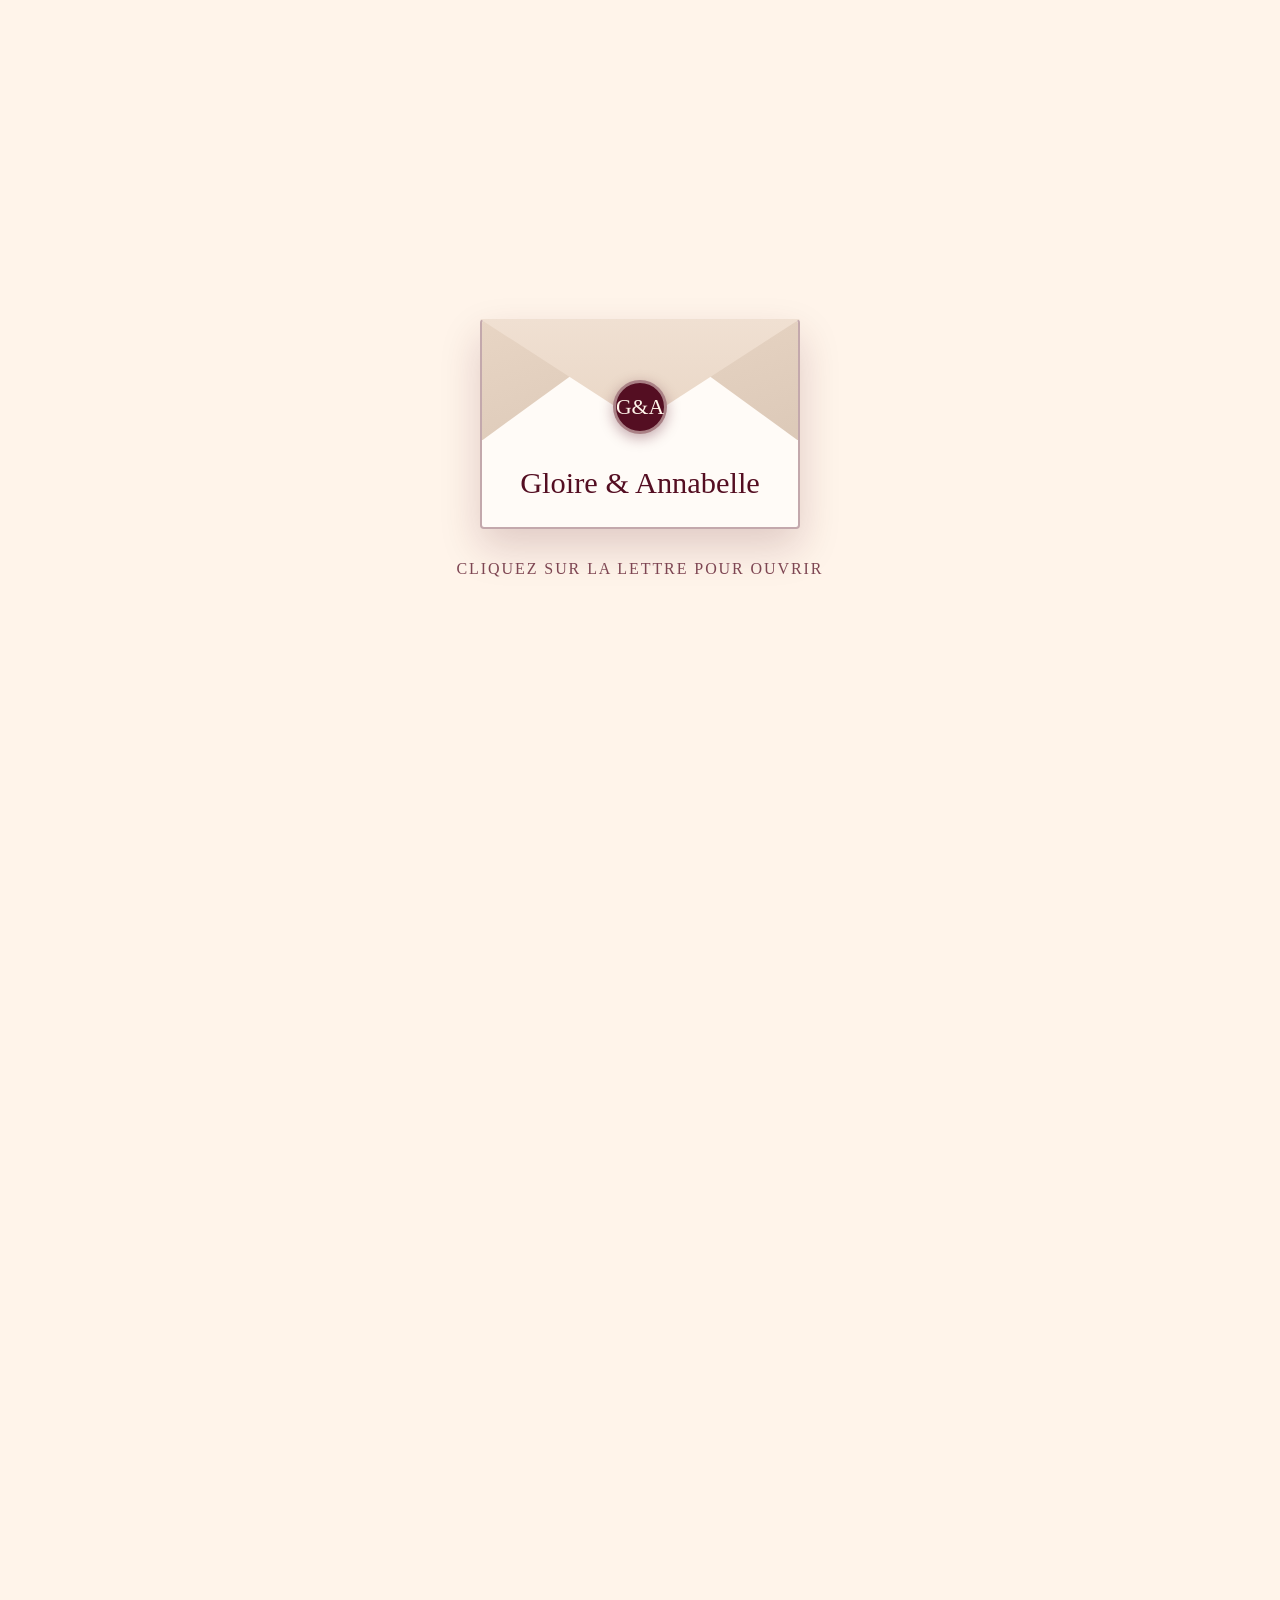
==== index.html @ 3cb9e77a "Fix file paths for style.css and script.js" ====
<!doctype html>
<html lang="fr">
<head>
  <meta charset="UTF-8">
  <meta name="viewport" content="width=device-width, initial-scale=1.0">
  
  <title>Mariage - G&A</title>
  <link rel="stylesheet" href="style.css">
  <script src="script.js" defer></script>
 
</head>
<body>
  <div class="letter-screen" id="letter-screen" role="button" tabindex="0" aria-label="Ouvrir l'invitation">
    <div class="envelope">
      <div class="envelope-body"></div>
      <div class="envelope-flap"></div>
      <div class="envelope-seal">G&amp;A</div>
      <p class="envelope-label">Gloire &amp; Annabelle</p>
    </div>
    <p class="letter-hint">Cliquez sur la lettre pour ouvrir</p>
  </div>

  <div id="invitation">
    <section class="hero">
      <img src="G&A logo blanc(2).png" alt="Logo" class="logo">
    </section>

    <section class="countdown-section">
      <div class="section-inner">
        <h2>Compte à rebours</h2>
        <div class="countdown-wrap">
          <div class="countdown" id="countdown">
            <div class="unit"><span class="num" id="days">0</span><span class="label">Jours</span></div>
            <div class="unit"><span class="num" id="hours">0</span><span class="label">Heures</span></div>
            <div class="unit"><span class="num" id="minutes">0</span><span class="label">Minutes</span></div>
            <div class="unit"><span class="num" id="seconds">0</span><span class="label">Secondes</span></div>
          </div>
        </div>
      </div>
    </section>

    <section class="presentation">
      <div class="section-inner">
        <div class="presentation-content">
          <div class="presentation-text">
            <p>
              Notre histoire a commencé là où beaucoup de belles choses naissent : à l'église.
              Amis de coeur avant d'être amoureux, notre relation s'est construite dans la simplicité,
              l'écoute et la complicité, jusqu'à ce que l'amour, voulu et guidé par Dieu,
              se révèle au coeur de notre amitié.
            </p>
            <p>
              Nous sommes un couple discret, vrai, profondément attaché à nos valeurs, et désireux
              de vivre notre mariage comme un témoignage d'amour, de foi et d'unité.
              Notre souhait est simple : célébrer cet engagement sacré entourés de nos proches,
              dans une atmosphère de chaleur, de beauté et de sens.
            </p>
          </div>
          <div class="image-placeholder">Photo à ajouter ici</div>
        </div>
      </div>
    </section>

    <section class="theme">
      <div class="section-inner">
        <div class="theme-box">
          <hr>
          <div class="details">
            <div>
              <!-- Ik wou zien of het beter zou zijn als de detail-titel int schuin ging zijn, idk. Do you like it??? -->
              <p class="detail-title"><em>Cérémonie</em></p> 
              <p><strong>Lieu :</strong> Kraainem Events, Avenue Arthur Desangré 111, 1950 Kraainem</p>
              <p><strong>(time) :</strong> ...</p>
            </div>
            <div>
              <p class="detail-title">Réception</p>
              <p><strong>Lieu :</strong> Kraainem Events</p>
              <p><strong>(time) :</strong> ...</p>
            </div>
          </div>
        </div>
      </div>
    </section>

    <section class="travel">
      <div class="section-inner">
        <h2>Voyage & Hébergement</h2>

        <div class="travel-nav">
          <button class="travel-btn active" onclick="showTravelPage(1)">Lieu de la cérémonie</button>
          <button class="travel-btn" onclick="showTravelPage(2)">Hôtels à proximité</button>
        </div>

        <div id="travel-page-1" class="travel-section active">
          <div class="map-container">
            <!-- <iframe src="https://www.google.com/maps/embed?pb=!1m18!1m12!1m3!1d2519.235741284024!2d4.447357!3d50.832083!2m3!1f0!2f0!3f0!3m2!1i1024!2i768!4f13.1!3m3!1m2!1s0x47c3d8f5c5c5c5c5%3A0x5c5c5c5c5c5c5c5c!2sKraainem%20Events%2C%20Avenue%20Arthur%20Desangr%C3%A9%20111%2C%201950%20Kraainem!5e0!3m2!1sfr!2sbe!4v1234567890" allowfullscreen="" loading="lazy" referrerpolicy="no-referrer-when-downgrade"></iframe> -->
             <iframe src="https://www.google.com/maps/embed?pb=!1m18!1m12!1m3!1d2518.3935447620615!2d4.473331875832424!3d50.86091365772592!2m3!1f0!2f0!3f0!3m2!1i1024!2i768!4f13.1!3m3!1m2!1s0x47c3dc68fb3f07a9%3A0x1e582eb38c5b516a!2sArthur%20Dezangr%C3%A9laan%20111%2C%201950%20Kraainem!5e0!3m2!1sen!2sbe!4v1779669725053!5m2!1sen!2sbe" width="600" height="450" style="border:0;" allowfullscreen="" loading="lazy" referrerpolicy="no-referrer-when-downgrade"></iframe>

          </div>
          <div class="image-placeholder" style="margin-top: 24px;">Photo du lieu à ajouter</div>
          <div class="travel-info">
            <div class="info-card">
              <h3>Le Lieu</h3>
              <p><strong>Nom :</strong> Kraainem Events</p>
              <p><strong>Adresse :</strong> Avenue Arthur Desangré 111, 1950 Kraainem, Belgique</p>
              <p><strong>Téléphone :</strong> [À compléter]</p>
              <p><strong>Email :</strong> [À compléter]</p>
            </div>
            <div class="info-card">
              <h3>Comment s'y rendre</h3>
              <p><strong>En voiture :</strong> Parking disponible sur place. Entrée principale via Avenue Arthur Desangré.</p>
              <p><strong>En transports :</strong> [À compléter - détails des gares/arrêts proches]</p>
              <p><strong>GPS :</strong> 50.8321° N, 4.4474° E</p>
            </div>
          </div>
        </div>

        <div id="travel-page-2" class="travel-section">
          <p style="text-align: center; margin-bottom: 24px; font-size: 1.05rem;">
            Voici une sélection d'hôtels à proximité du lieu de la cérémonie :
          </p>

          <div class="hotels-grid">
            <div class="hotel-card">
              <div class="hotel-image">Photo à ajouter</div>
              <div class="hotel-content">
                <h3>[Nom Hôtel 1]</h3>
                <p><strong>Distance :</strong> [À compléter] km</p>
                <p><strong>Adresse :</strong> [À compléter]</p>
                <p><strong>Téléphone :</strong> [À compléter]</p>
                <p><strong>Website :</strong> [À compléter]</p>
                <p><strong>Catégorie :</strong> ★★★★</p>
              </div>
            </div>

            <div class="hotel-card">
              <div class="hotel-image">🏨</div>
              <div class="hotel-content">
                <h3>[Nom Hôtel 2]</h3>
                <p><strong>Distance :</strong> [À compléter] km</p>
                <p><strong>Adresse :</strong> [À compléter]</p>
                <p><strong>Téléphone :</strong> [À compléter]</p>
                <p><strong>Website :</strong> [À compléter]</p>
                <p><strong>Catégorie :</strong> ★★★</p>
              </div>
            </div>

            <div class="hotel-card">
              <div class="hotel-image">🏨</div>
              <div class="hotel-content">
                <h3>[Nom Hôtel 3]</h3>
                <p><strong>Distance :</strong> [À compléter] km</p>
                <p><strong>Adresse :</strong> [À compléter]</p>
                <p><strong>Téléphone :</strong> [À compléter]</p>
                <p><strong>Website :</strong> [À compléter]</p>
                <p><strong>Catégorie :</strong> ★★★</p>
              </div>
            </div>
          </div>
        </div>
      </div>
    </section>

    <section class="cta">
      <div class="section-inner">
        <h2>Confirmation de présence</h2>
        <p>
          [text]
        </p>
        <a class="btn" href="https://docs.google.com/forms/d/e/1FAIpQLSdTX3rRDNltyzZWg1yJUP4TJ43aw5uJHFtlCOXA_5TR9CGDWw/viewform" target="_blank" rel="noopener noreferrer">
          Répondre à l'invitation
        </a>
      </div>
    </section>

    <footer>
      Avec gratitude, Gloire &amp; Annabelle
    </footer>
  </div>

</body>
</html>
---- style.css ----
/* @font-face {
      font-family: 'Nicholas';
      src: url('Nicholas.ttf') format('truetype');
    } */



    :root {
      --bg: #FFF4EA;
      --text: #15151F;
      --accent: #540E22;
      --soft: #E8D5C4;
      --card: #FFFBF7;
      --beige: #FFF4EA;
    }

    * {
      box-sizing: border-box;
      margin: 0;
      padding: 0;
      font-family: Georgia, 'Times New Roman', Times, serif;
    }

    body {
      font-family: "Georgia", "Times New Roman", serif;
      background: var(--bg);
      color: var(--text);
      line-height: 1.5;
    }

    body.letter-open {
      overflow: auto;
    }

    body:not(.letter-open) {
      overflow: hidden;
    }

    /* —— Écran lettre —— */
    .letter-screen {
      position: fixed;
      inset: 0;
      z-index: 1000;
      display: flex;
      flex-direction: column;
      align-items: center;
      justify-content: center;
      background: var(--bg);
      cursor: pointer;
      transition: opacity 0.7s ease, visibility 0.7s ease;
    }

    .letter-screen.is-hidden {
      opacity: 0;
      visibility: hidden;
      pointer-events: none;
    }

    .letter-hint {
      margin-top: 28px;
      font-size: 1rem;
      color: rgba(84, 14, 34, 0.75);
      letter-spacing: 0.12em;
      text-transform: uppercase;
      animation: pulse-hint 2.4s ease-in-out infinite;
    }

    @keyframes pulse-hint {
      0%, 100% { opacity: 0.55; }
      50% { opacity: 1; }
    }

    .envelope {
      position: relative;
      width: min(320px, 82vw);
      height: 210px;
      perspective: 800px;
    }

    .envelope-body {
      position: absolute;
      inset: 0;
      background: var(--card);
      border: 2px solid rgba(84, 14, 34, 0.35);
      border-radius: 4px;
      box-shadow: 0 18px 40px rgba(84, 14, 34, 0.18);
      overflow: hidden;
    }

    .envelope-body::before,
    .envelope-body::after {
      content: "";
      position: absolute;
      top: 0;
      width: 52%;
      height: 58%;
      background: linear-gradient(160deg, var(--soft) 0%, #dcc9b8 100%);
    }

    .envelope-body::before {
      left: 0;
      clip-path: polygon(0 0, 100% 0, 0 100%);
    }

    .envelope-body::after {
      right: 0;
      clip-path: polygon(100% 0, 0 0, 100% 100%);
    }

    .envelope-flap {
      position: absolute;
      top: 0;
      left: 0;
      right: 0;
      height: 58%;
      background: linear-gradient(180deg, #f0e0d2 0%, var(--soft) 100%);
      clip-path: polygon(0 0, 50% 85%, 100% 0);
      border-bottom: 2px solid rgba(84, 14, 34, 0.2);
      transform-origin: top center;
      transition: transform 0.55s ease;
      z-index: 2;
    }

    .letter-screen:hover .envelope-flap {
      transform: rotateX(-28deg);
    }

    .envelope-seal {
      position: absolute;
      top: 42%;
      left: 50%;
      transform: translate(-50%, -50%);
      width: 54px;
      height: 54px;
      border-radius: 50%;
      background: var(--accent);
      border: 3px solid rgba(255, 244, 234, 0.5);
      z-index: 3;
      display: flex;
      align-items: center;
      justify-content: center;
      color: var(--beige);
      font-family: 'Nicholas', serif;
      font-size: 1.35rem;
      box-shadow: 0 4px 14px rgba(84, 14, 34, 0.35);
    }

    .envelope-label {
      position: absolute;
      bottom: 22px;
      left: 0;
      right: 0;
      text-align: center;
      font-family: 'Nicholas', serif;
      font-size: clamp(1.4rem, 4vw, 1.9rem);
      color: var(--accent);
      z-index: 1;
    }

    /* —— Invitation (masquée au départ) —— */
    #invitation {
      opacity: 0;
      transition: opacity 0.6s ease 0.15s;
    }

    #invitation.is-visible {
      opacity: 1;
    }

    .hero,
    .countdown-section,
    .presentation,
    .theme,
    .travel,
    .cta {
      min-height: 100vh;
      height: 100vh;
      display: flex;
      align-items: center;
      justify-content: center;
      padding: 0;
      text-align: center;
    }

    .hero {
      background-image: url('glorieenanna_fade.jpeg');
      background-size: cover;
      background-position: center;
    }

    .travel {
      overflow: hidden;
    }

    .presentation .section-inner,
    .theme .section-inner,
    .travel .section-inner {
      max-height: 100vh;
      overflow-y: auto;
      scrollbar-width: thin;
      scrollbar-color: rgba(84, 14, 34, 0.35) transparent;
    }

    .logo {
      max-width: 14%;
      height: auto;
    }

    .section-inner {
      width: min(1080px, 92%);
      margin: 0 auto;
      padding: 24px 0;
    }

    section {
      padding: 0;
      text-align: center;
    }

    h2 {
      font-family: 'Nicholas', serif;
      font-weight: 500;
      font-size: clamp(2.3rem, 7vw, 4.5rem);
      margin-bottom: 24px;
      color: var(--accent);
    }

    /* Compte à rebours — fond noir pur, texte beige, cadre bordeaux */
    .countdown-section {
      background: #000000;
      color: var(--beige);
    }

    .countdown-section h2 {
      color: var(--beige);
    }

    .countdown-wrap {
      background: #540E22;
      border: 1px solid rgba(255, 244, 234, 0.28);
      border-radius: 16px;
      padding: 40px 28px;
      max-width: 920px;
      margin: 0 auto;
    }

    .countdown {
      display: grid;
      grid-template-columns: repeat(4, minmax(95px, 1fr));
      gap: 18px;
      margin-top: 0;
    }

    .countdown-section .section-inner > h2 {
      margin-bottom: 28px;
    }

    .countdown-section .unit {
      background: rgba(255, 251, 247, 0.1);
      border-radius: 12px;
      padding: 18px 12px;
      border: 1px solid rgba(255, 244, 234, 0.22);
    }

    .countdown-section .unit .num {
      display: block;
      font-size: clamp(1.8rem, 5vw, 2.8rem);
      font-weight: 700;
      color: var(--beige);
    }

    .countdown-section .unit .label {
      font-size: 1.08rem;
      text-transform: uppercase;
      letter-spacing: 0.08em;
      margin-top: 6px;
      color: var(--soft);
    }

    /* Notre histoire — inchangé */
    .presentation {
      background: var(--bg);
    }

    .theme {
      background: var(--soft);
    }

    .travel {
      background: var(--card);
    }

    .cta {
      background: var(--bg);
    }

    .image-placeholder {
      width: min(380px, 100%);
      aspect-ratio: 4 / 3;
      border-radius: 22px;
      border: 2px dashed rgba(141, 108, 83, 0.5);
      background: rgba(255, 255, 255, 0.76);
      display: flex;
      align-items: center;
      justify-content: center;
      color: var(--accent);
      font-size: 1rem;
      font-weight: 700;
      text-transform: uppercase;
      letter-spacing: 0.06em;
      padding: 16px;
      margin: 0 auto;
      text-align: center;
    }

    .presentation-content {
      display: flex;
      gap: 30px;
      align-items: center;
      justify-content: center;
      flex-wrap: wrap;
      margin-top: 0;
    }

    .photo-card {
      width: 265px;
      flex: 0 0 265px;
    }

    .photo-placeholder {
      width: 100%;
      aspect-ratio: 4 / 5;
      border-radius: 50% / 40%;
      border: 2px solid var(--soft);
      object-fit: cover;
    }

    .photo-caption {
      margin-top: 12px;
      font-size: 1.95rem;
      font-style: italic;
      color: var(--text);
    }

    .presentation-text {
      max-width: 640px;
      text-align: left;
      font-size: clamp(1.06rem, 2.4vw, 1.42rem);
    }

    .presentation-text p + p {
      margin-top: 18px;
    }

    .theme-box {
      max-width: 900px;
      margin: 0 auto;
      font-size: clamp(1.05rem, 2.3vw, 1.3rem);
    }

    .theme-box strong {
      font-weight: 700;
    }

    .theme-box hr {
      border: none;
      border-top: 1px solid rgba(111, 97, 88, 0.4);
      width: 250px;
      margin: 20px auto 24px;
    }

    .details {
      display: grid;
      grid-template-columns: 1fr 1fr;
      gap: 28px;
      text-align: center;
      margin-top: 18px;
    }

    .detail-title {
      font-size: 1.15rem;
      margin-bottom: 8px;
      color: var(--accent);
      font-weight: 700;
    }

    .cta p {
      max-width: 720px;
      margin: 0 auto 20px;
      font-size: clamp(1.05rem, 2.3vw, 1.3rem);
    }

    .btn {
      display: inline-block;
      background: var(--accent);
      color: #fff;
      text-decoration: none;
      padding: 13px 24px;
      border-radius: 999px;
      font-size: 1rem;
      letter-spacing: 0.03em;
      border: 1px solid var(--accent);
      transition: all 0.2s ease;
    }

    .btn:hover {
      background: transparent;
      color: var(--accent);
    }

    footer {
      /* min-height: 100vh; */
      height: 50px;
      display: flex;
      align-items: center;
      justify-content: center;
      text-align: center;
      padding: 24px 10px;
      background: var(--soft);
      color: rgba(111, 97, 88, 0.8);
      font-size: 0.9rem;
    }

    .travel-section {
      display: none;
    }

    .travel-section.active {
      display: block;
    }

    .travel-nav {
      display: flex;
      gap: 16px;
      justify-content: center;
      margin-bottom: 32px;
    }

    .travel-btn {
      background: transparent;
      border: 2px solid var(--accent);
      color: var(--accent);
      padding: 10px 24px;
      border-radius: 999px;
      cursor: pointer;
      font-size: 1rem;
      font-family: "Georgia", "Times New Roman", serif;
      transition: all 0.2s ease;
    }

    .travel-btn.active {
      background: var(--accent);
      color: #fff;
    }

    .travel-btn:hover {
      background: var(--accent);
      color: #fff;
    }

    .map-container {
      max-width: 900px;
      margin: 24px auto;
      border-radius: 12px;
      overflow: hidden;
      height: 400px;
      border: 1px solid rgba(141, 108, 83, 0.22);
    }

    .map-container iframe {
      width: 100%;
      height: 100%;
      border: none;
    }

    .travel-info {
      max-width: 900px;
      margin: 32px auto 0;
      display: grid;
      grid-template-columns: 1fr 1fr;
      gap: 28px;
    }

    .info-card {
      background: var(--bg);
      border: 1px solid rgba(141, 108, 83, 0.22);
      border-radius: 12px;
      padding: 24px;
      text-align: left;
    }

    .info-card h3 {
      color: var(--accent);
      font-size: 1.2rem;
      margin-bottom: 16px;
      font-weight: 700;
    }

    .info-card p {
      font-size: 1rem;
      margin-bottom: 10px;
    }

    .info-card p strong {
      color: var(--accent);
      font-weight: 700;
    }

    .hotels-grid {
      display: grid;
      grid-template-columns: repeat(auto-fit, minmax(280px, 1fr));
      gap: 24px;
      max-width: 1000px;
      margin: 32px auto 0;
    }

    .hotel-card {
      background: var(--bg);
      border: 1px solid rgba(141, 108, 83, 0.22);
      border-radius: 12px;
      overflow: hidden;
      transition: transform 0.2s ease, box-shadow 0.2s ease;
    }

    .hotel-card:hover {
      transform: translateY(-4px);
      box-shadow: 0 8px 20px rgba(141, 108, 83, 0.12);
    }

    .hotel-image {
      width: 100%;
      height: 200px;
      background: linear-gradient(135deg, var(--soft), var(--accent));
      display: flex;
      align-items: center;
      justify-content: center;
      color: white;
      font-size: 3rem;
    }

    .hotel-content {
      padding: 20px;
      text-align: left;
    }

    .hotel-content h3 {
      color: var(--accent);
      font-size: 1.15rem;
      margin-bottom: 12px;
      font-weight: 700;
    }

    .hotel-content p {
      font-size: 0.95rem;
      margin-bottom: 8px;
    }

    .hotel-content p strong {
      color: var(--accent);
      font-weight: 700;
    }

    html {
      scroll-snap-type: y mandatory;
      scroll-behavior: smooth;
    }

    .hero,
    .countdown-section,
    .presentation,
    .theme,
    .travel,
    .cta,
    footer {
      scroll-snap-align: start;
      scroll-snap-stop: always;
    }

    @media (max-width: 850px) {
      .logo {
        max-width: 22%;
      }

      .presentation-text {
        text-align: center;
      }

      .details {
        grid-template-columns: 1fr;
      }

      .travel-info {
        grid-template-columns: 1fr;
      }

      .map-container {
        height: 300px;
      }
    }
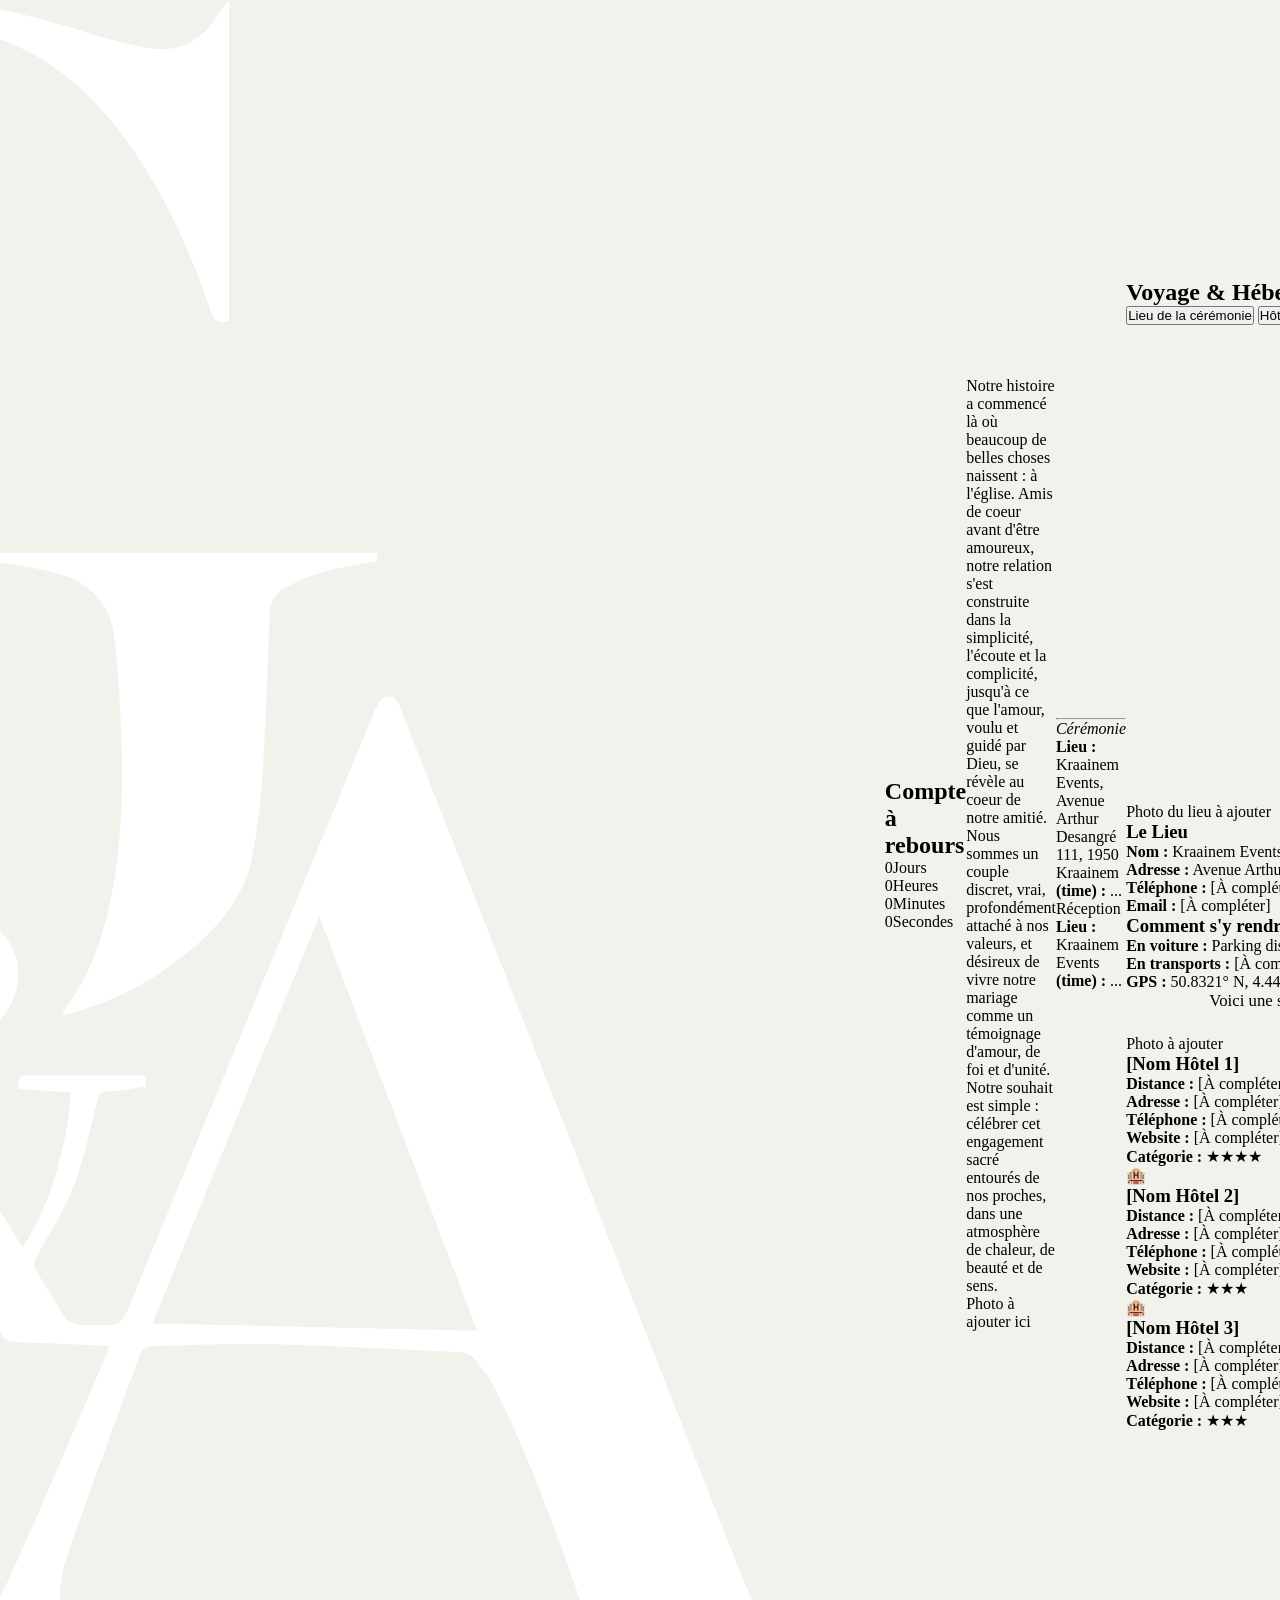
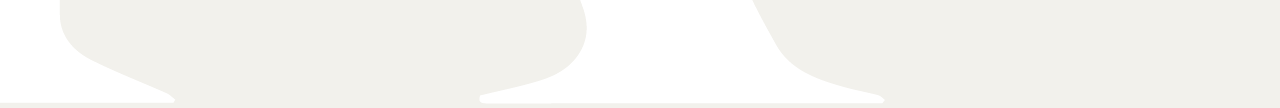
==== commit 0d4e1b6a: "Simplify index.html - replace CSS envelope with image-based bordeaux envelope" ====
--- a/index.html
+++ b/index.html
@@ -1,26 +1,59 @@
-<!doctype html>
+<!DOCTYPE html>
 <html lang="fr">
 <head>
   <meta charset="UTF-8">
   <meta name="viewport" content="width=device-width, initial-scale=1.0">
-  
   <title>Mariage - G&A</title>
-  <link rel="stylesheet" href="style.css">
-  <script src="script.js" defer></script>
- 
+  <style>
+    * {
+      margin: 0;
+      padding: 0;
+      box-sizing: border-box;
+    }
+    
+    body {
+      background: #F2F1EC;
+      display: flex;
+      justify-content: center;
+      align-items: center;
+      min-height: 100vh;
+      font-family: "Cormorant Garamond", serif;
+    }
+    
+    .envelope-container {
+      cursor: pointer;
+      max-width: 600px;
+      width: 90%;
+      text-align: center;
+    }
+    
+    .envelope-container img {
+      width: 100%;
+      height: auto;
+      border-radius: 12px;
+      box-shadow: 0 10px 25px rgba(0, 0, 0, 0.15);
+      transition: transform 0.3s ease;
+    }
+    
+    .envelope-container img:hover {
+      transform: scale(1.02);
+    }
+    
+    .hint {
+      margin-top: 20px;
+      font-size: 16px;
+      color: #666;
+      font-style: italic;
+    }
+  </style>
 </head>
 <body>
-  <div class="letter-screen" id="letter-screen" role="button" tabindex="0" aria-label="Ouvrir l'invitation">
-    <div class="envelope">
-      <div class="envelope-body"></div>
-      <div class="envelope-flap"></div>
-      <div class="envelope-seal">G&amp;A</div>
-      <p class="envelope-label">Gloire &amp; Annabelle</p>
-    </div>
-    <p class="letter-hint">Cliquez sur la lettre pour ouvrir</p>
+  <div class="envelope-container" onclick="window.location.href='invite.html'" role="button" tabindex="0" aria-label="Cliquez pour ouvrir l'invitation">
+    <img src="1.jpg" alt="Enveloppe bordeaux - Cliquez pour ouvrir" />
+    <p class="hint">Cliquez sur l'enveloppe pour ouvrir l'invitation</p>
   </div>
-
-  <div id="invitation">
+</body>
+</html>
     <section class="hero">
       <img src="G&A logo blanc(2).png" alt="Logo" class="logo">
     </section>
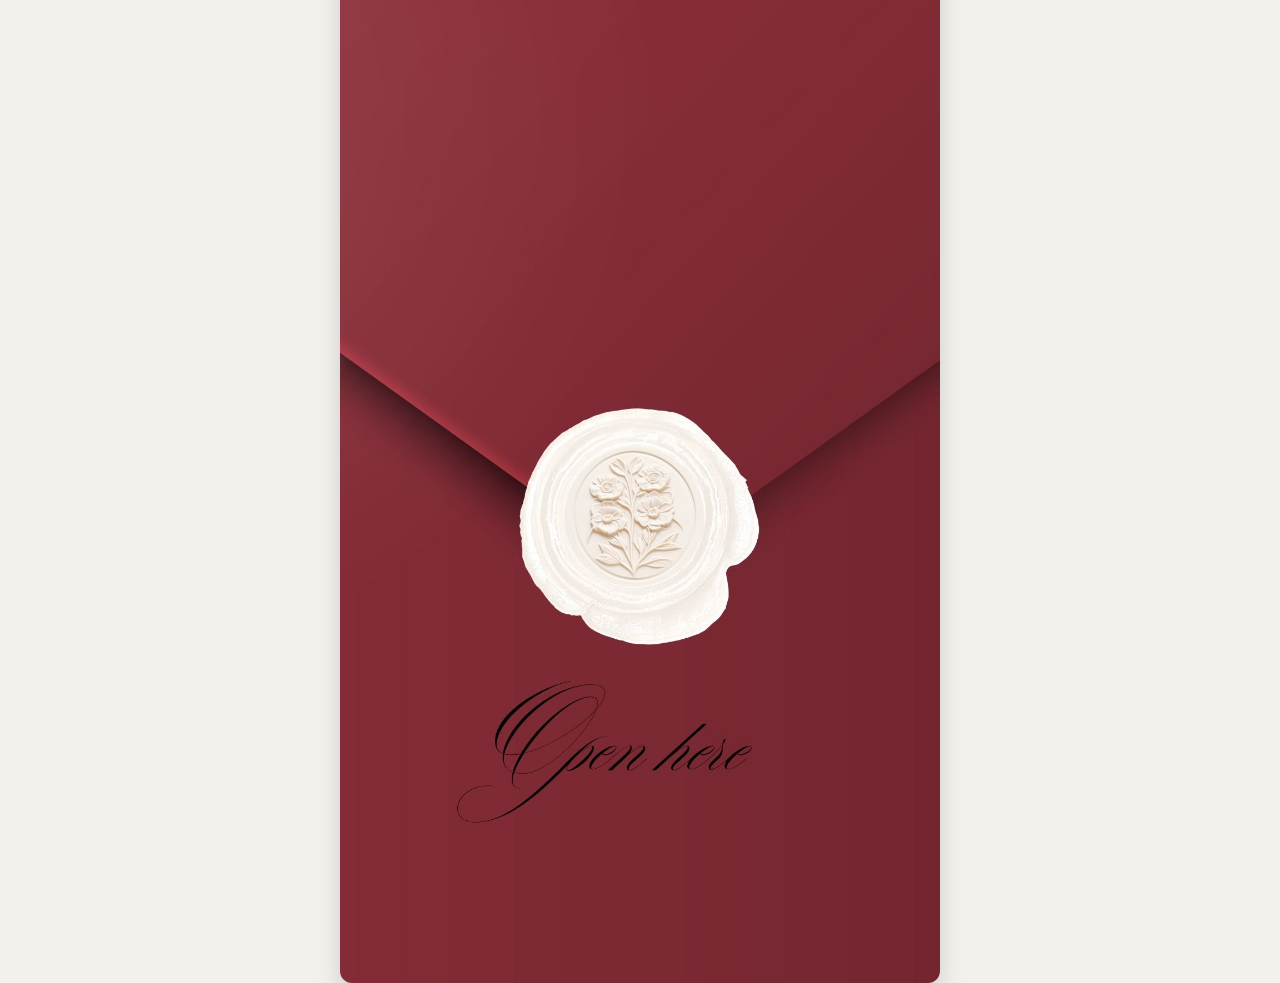
==== commit fd2a7799: "Update index.html and invite.html" ====
--- a/index.html
+++ b/index.html
@@ -1,215 +1,45 @@
 <!DOCTYPE html>
-<html lang="fr">
+<html lang="nl">
 <head>
-  <meta charset="UTF-8">
-  <meta name="viewport" content="width=device-width, initial-scale=1.0">
-  <title>Mariage - G&A</title>
+  <meta charset="UTF-8" />
+  <title>Marriage G&A</title>
+  <meta name="viewport" content="width=device-width, initial-scale=1" />
+
   <style>
-    * {
+    body {
       margin: 0;
-      padding: 0;
-      box-sizing: border-box;
-    }
-    
-    body {
       background: #F2F1EC;
       display: flex;
       justify-content: center;
       align-items: center;
-      min-height: 100vh;
-      font-family: "Cormorant Garamond", serif;
+      height: 100vh;
     }
-    
-    .envelope-container {
+
+    .card {
       cursor: pointer;
       max-width: 600px;
       width: 90%;
-      text-align: center;
     }
-    
-    .envelope-container img {
+
+    .card img {
       width: 100%;
-      height: auto;
+      display: block;
       border-radius: 12px;
-      box-shadow: 0 10px 25px rgba(0, 0, 0, 0.15);
-      transition: transform 0.3s ease;
-    }
-    
-    .envelope-container img:hover {
-      transform: scale(1.02);
-    }
-    
-    .hint {
-      margin-top: 20px;
-      font-size: 16px;
-      color: #666;
-      font-style: italic;
+      box-shadow: 0 10px 25px rgba(0,0,0,0.15);
     }
   </style>
 </head>
 <body>
-  <div class="envelope-container" onclick="window.location.href='invite.html'" role="button" tabindex="0" aria-label="Cliquez pour ouvrir l'invitation">
-    <img src="1.jpg" alt="Enveloppe bordeaux - Cliquez pour ouvrir" />
-    <p class="hint">Cliquez sur l'enveloppe pour ouvrir l'invitation</p>
+
+  <div class="card" id="envelopeCard">
+    <img src="1.jpg" alt="Gesloten envelop" />
   </div>
+
+  <script>
+    document.getElementById("envelopeCard").addEventListener("click", () => {
+      window.location.href = "invite.html";
+    });
+  </script>
+
 </body>
 </html>
-    <section class="hero">
-      <img src="G&A logo blanc(2).png" alt="Logo" class="logo">
-    </section>
-
-    <section class="countdown-section">
-      <div class="section-inner">
-        <h2>Compte à rebours</h2>
-        <div class="countdown-wrap">
-          <div class="countdown" id="countdown">
-            <div class="unit"><span class="num" id="days">0</span><span class="label">Jours</span></div>
-            <div class="unit"><span class="num" id="hours">0</span><span class="label">Heures</span></div>
-            <div class="unit"><span class="num" id="minutes">0</span><span class="label">Minutes</span></div>
-            <div class="unit"><span class="num" id="seconds">0</span><span class="label">Secondes</span></div>
-          </div>
-        </div>
-      </div>
-    </section>
-
-    <section class="presentation">
-      <div class="section-inner">
-        <div class="presentation-content">
-          <div class="presentation-text">
-            <p>
-              Notre histoire a commencé là où beaucoup de belles choses naissent : à l'église.
-              Amis de coeur avant d'être amoureux, notre relation s'est construite dans la simplicité,
-              l'écoute et la complicité, jusqu'à ce que l'amour, voulu et guidé par Dieu,
-              se révèle au coeur de notre amitié.
-            </p>
-            <p>
-              Nous sommes un couple discret, vrai, profondément attaché à nos valeurs, et désireux
-              de vivre notre mariage comme un témoignage d'amour, de foi et d'unité.
-              Notre souhait est simple : célébrer cet engagement sacré entourés de nos proches,
-              dans une atmosphère de chaleur, de beauté et de sens.
-            </p>
-          </div>
-          <div class="image-placeholder">Photo à ajouter ici</div>
-        </div>
-      </div>
-    </section>
-
-    <section class="theme">
-      <div class="section-inner">
-        <div class="theme-box">
-          <hr>
-          <div class="details">
-            <div>
-              <!-- Ik wou zien of het beter zou zijn als de detail-titel int schuin ging zijn, idk. Do you like it??? -->
-              <p class="detail-title"><em>Cérémonie</em></p> 
-              <p><strong>Lieu :</strong> Kraainem Events, Avenue Arthur Desangré 111, 1950 Kraainem</p>
-              <p><strong>(time) :</strong> ...</p>
-            </div>
-            <div>
-              <p class="detail-title">Réception</p>
-              <p><strong>Lieu :</strong> Kraainem Events</p>
-              <p><strong>(time) :</strong> ...</p>
-            </div>
-          </div>
-        </div>
-      </div>
-    </section>
-
-    <section class="travel">
-      <div class="section-inner">
-        <h2>Voyage & Hébergement</h2>
-
-        <div class="travel-nav">
-          <button class="travel-btn active" onclick="showTravelPage(1)">Lieu de la cérémonie</button>
-          <button class="travel-btn" onclick="showTravelPage(2)">Hôtels à proximité</button>
-        </div>
-
-        <div id="travel-page-1" class="travel-section active">
-          <div class="map-container">
-            <!-- <iframe src="https://www.google.com/maps/embed?pb=!1m18!1m12!1m3!1d2519.235741284024!2d4.447357!3d50.832083!2m3!1f0!2f0!3f0!3m2!1i1024!2i768!4f13.1!3m3!1m2!1s0x47c3d8f5c5c5c5c5%3A0x5c5c5c5c5c5c5c5c!2sKraainem%20Events%2C%20Avenue%20Arthur%20Desangr%C3%A9%20111%2C%201950%20Kraainem!5e0!3m2!1sfr!2sbe!4v1234567890" allowfullscreen="" loading="lazy" referrerpolicy="no-referrer-when-downgrade"></iframe> -->
-             <iframe src="https://www.google.com/maps/embed?pb=!1m18!1m12!1m3!1d2518.3935447620615!2d4.473331875832424!3d50.86091365772592!2m3!1f0!2f0!3f0!3m2!1i1024!2i768!4f13.1!3m3!1m2!1s0x47c3dc68fb3f07a9%3A0x1e582eb38c5b516a!2sArthur%20Dezangr%C3%A9laan%20111%2C%201950%20Kraainem!5e0!3m2!1sen!2sbe!4v1779669725053!5m2!1sen!2sbe" width="600" height="450" style="border:0;" allowfullscreen="" loading="lazy" referrerpolicy="no-referrer-when-downgrade"></iframe>
-
-          </div>
-          <div class="image-placeholder" style="margin-top: 24px;">Photo du lieu à ajouter</div>
-          <div class="travel-info">
-            <div class="info-card">
-              <h3>Le Lieu</h3>
-              <p><strong>Nom :</strong> Kraainem Events</p>
-              <p><strong>Adresse :</strong> Avenue Arthur Desangré 111, 1950 Kraainem, Belgique</p>
-              <p><strong>Téléphone :</strong> [À compléter]</p>
-              <p><strong>Email :</strong> [À compléter]</p>
-            </div>
-            <div class="info-card">
-              <h3>Comment s'y rendre</h3>
-              <p><strong>En voiture :</strong> Parking disponible sur place. Entrée principale via Avenue Arthur Desangré.</p>
-              <p><strong>En transports :</strong> [À compléter - détails des gares/arrêts proches]</p>
-              <p><strong>GPS :</strong> 50.8321° N, 4.4474° E</p>
-            </div>
-          </div>
-        </div>
-
-        <div id="travel-page-2" class="travel-section">
-          <p style="text-align: center; margin-bottom: 24px; font-size: 1.05rem;">
-            Voici une sélection d'hôtels à proximité du lieu de la cérémonie :
-          </p>
-
-          <div class="hotels-grid">
-            <div class="hotel-card">
-              <div class="hotel-image">Photo à ajouter</div>
-              <div class="hotel-content">
-                <h3>[Nom Hôtel 1]</h3>
-                <p><strong>Distance :</strong> [À compléter] km</p>
-                <p><strong>Adresse :</strong> [À compléter]</p>
-                <p><strong>Téléphone :</strong> [À compléter]</p>
-                <p><strong>Website :</strong> [À compléter]</p>
-                <p><strong>Catégorie :</strong> ★★★★</p>
-              </div>
-            </div>
-
-            <div class="hotel-card">
-              <div class="hotel-image">🏨</div>
-              <div class="hotel-content">
-                <h3>[Nom Hôtel 2]</h3>
-                <p><strong>Distance :</strong> [À compléter] km</p>
-                <p><strong>Adresse :</strong> [À compléter]</p>
-                <p><strong>Téléphone :</strong> [À compléter]</p>
-                <p><strong>Website :</strong> [À compléter]</p>
-                <p><strong>Catégorie :</strong> ★★★</p>
-              </div>
-            </div>
-
-            <div class="hotel-card">
-              <div class="hotel-image">🏨</div>
-              <div class="hotel-content">
-                <h3>[Nom Hôtel 3]</h3>
-                <p><strong>Distance :</strong> [À compléter] km</p>
-                <p><strong>Adresse :</strong> [À compléter]</p>
-                <p><strong>Téléphone :</strong> [À compléter]</p>
-                <p><strong>Website :</strong> [À compléter]</p>
-                <p><strong>Catégorie :</strong> ★★★</p>
-              </div>
-            </div>
-          </div>
-        </div>
-      </div>
-    </section>
-
-    <section class="cta">
-      <div class="section-inner">
-        <h2>Confirmation de présence</h2>
-        <p>
-          [text]
-        </p>
-        <a class="btn" href="https://docs.google.com/forms/d/e/1FAIpQLSdTX3rRDNltyzZWg1yJUP4TJ43aw5uJHFtlCOXA_5TR9CGDWw/viewform" target="_blank" rel="noopener noreferrer">
-          Répondre à l'invitation
-        </a>
-      </div>
-    </section>
-
-    <footer>
-      Avec gratitude, Gloire &amp; Annabelle
-    </footer>
-  </div>
-
-</body>
-</html>
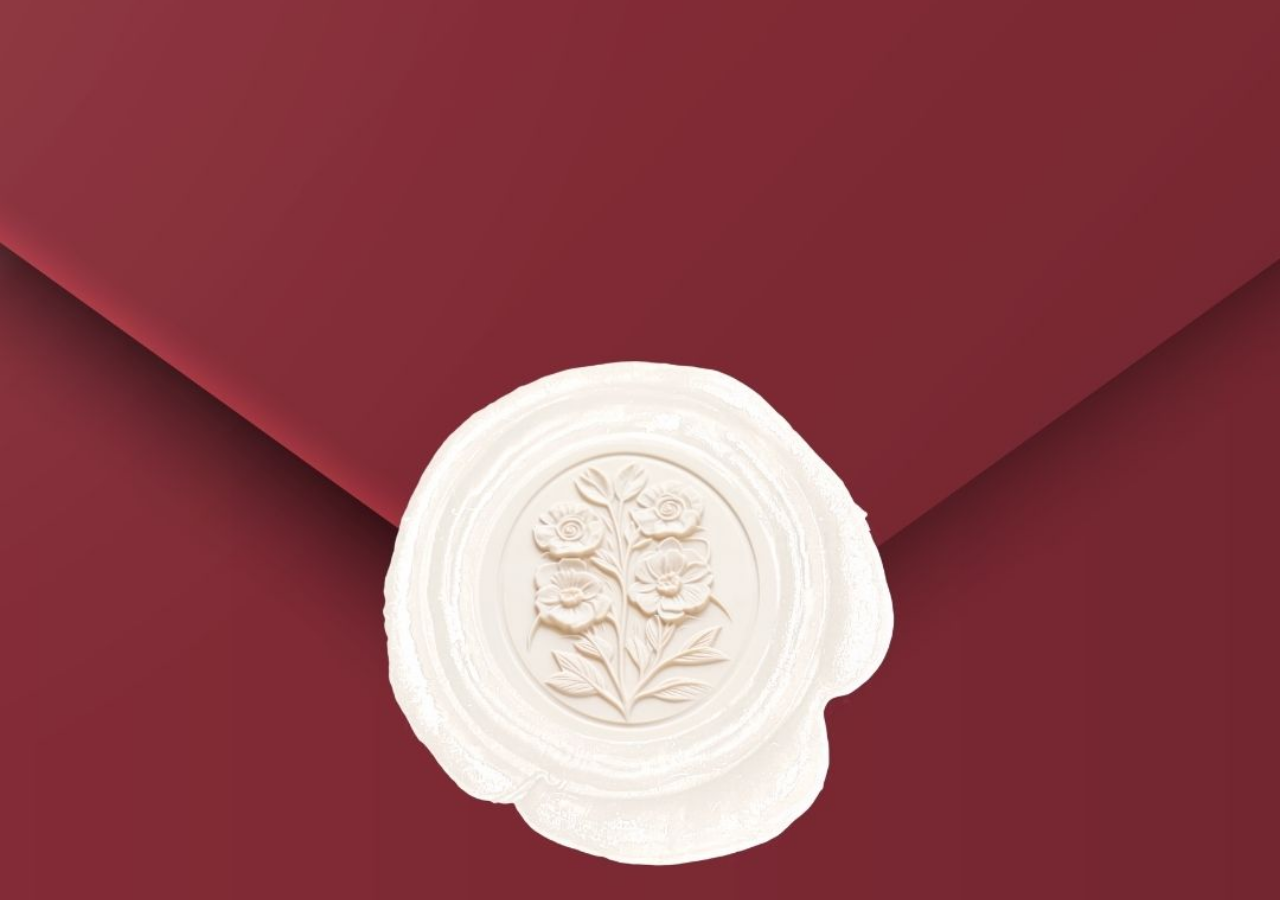
==== commit 2074ec23: "envelopp" ====
--- a/index.html
+++ b/index.html
@@ -6,9 +6,17 @@
   <meta name="viewport" content="width=device-width, initial-scale=1" />
 
   <style>
+    html, body {
+      margin: 0;
+      padding: 0;
+      height: 100%;
+      max-width: 100%;
+      overflow-x: hidden; /* voorkomt horizontaal scrollen */
+      background: #F2F1EC;
+    }
+
+    /* De envelop vult het volledige scherm */
     body {
-      margin: 0;
-      background: #F2F1EC;
       display: flex;
       justify-content: center;
       align-items: center;
@@ -17,15 +25,18 @@
 
     .card {
       cursor: pointer;
-      max-width: 600px;
-      width: 90%;
+      width: 100%;
+      height: 100vh; /* vult volledige hoogte */
     }
 
     .card img {
       width: 100%;
+      height: 100%;
+      object-fit: cover;      /* vult scherm zonder vervormen */
+      object-position: center;
       display: block;
-      border-radius: 12px;
-      box-shadow: 0 10px 25px rgba(0,0,0,0.15);
+      border-radius: 0;       /* geen afgeronde hoeken */
+      box-shadow: none;       /* geen schaduw op de envelop */
     }
   </style>
 </head>
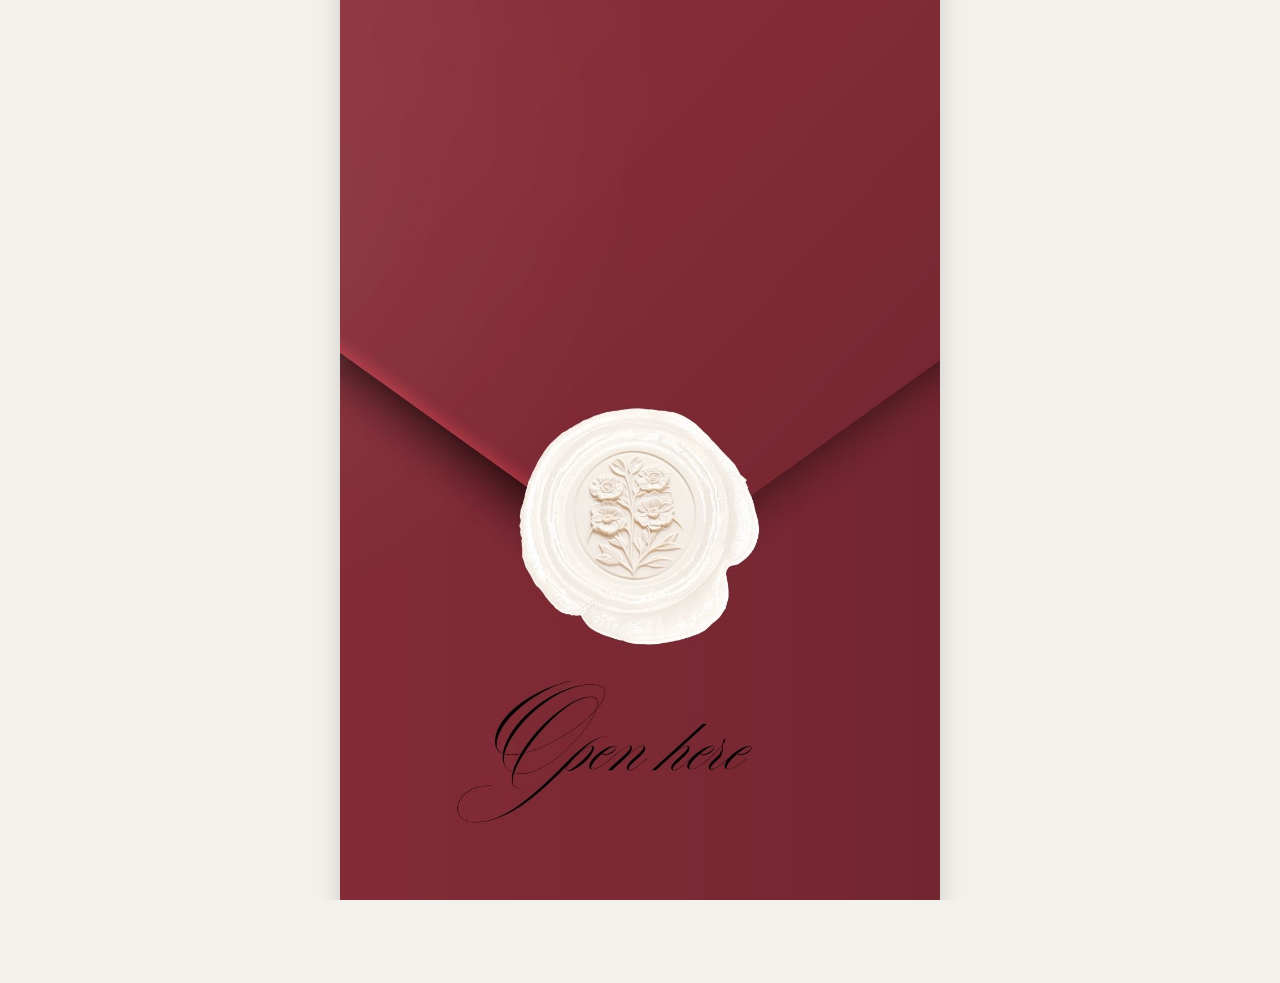
==== commit 512aa0e1: "tablet et computer" ====
--- a/index.html
+++ b/index.html
@@ -11,11 +11,11 @@
       padding: 0;
       height: 100%;
       max-width: 100%;
-      overflow-x: hidden; /* voorkomt horizontaal scrollen */
+      overflow-x: hidden;
       background: #F2F1EC;
     }
 
-    /* De envelop vult het volledige scherm */
+    /* DEFAULT (computer & tablet) */
     body {
       display: flex;
       justify-content: center;
@@ -25,18 +25,42 @@
 
     .card {
       cursor: pointer;
-      width: 100%;
-      height: 100vh; /* vult volledige hoogte */
+      max-width: 600px;
+      width: 90%;
     }
 
     .card img {
       width: 100%;
-      height: 100%;
-      object-fit: cover;      /* vult scherm zonder vervormen */
-      object-position: center;
       display: block;
-      border-radius: 0;       /* geen afgeronde hoeken */
-      box-shadow: none;       /* geen schaduw op de envelop */
+      border-radius: 12px;
+      box-shadow: 0 10px 25px rgba(0,0,0,0.15);
+      height: auto;
+      object-fit: cover;
+    }
+
+    /* GSM: envelop fullscreen */
+    @media (max-width: 768px) {
+      body {
+        padding: 0;
+        margin: 0;
+        display: block; /* geen centrering */
+        height: 100vh;
+      }
+
+      .card {
+        width: 100%;
+        height: 100vh;
+        max-width: none;
+      }
+
+      .card img {
+        width: 100%;
+        height: 100vh;
+        border-radius: 0;
+        box-shadow: none;
+        object-fit: cover;
+        object-position: center;
+      }
     }
   </style>
 </head>
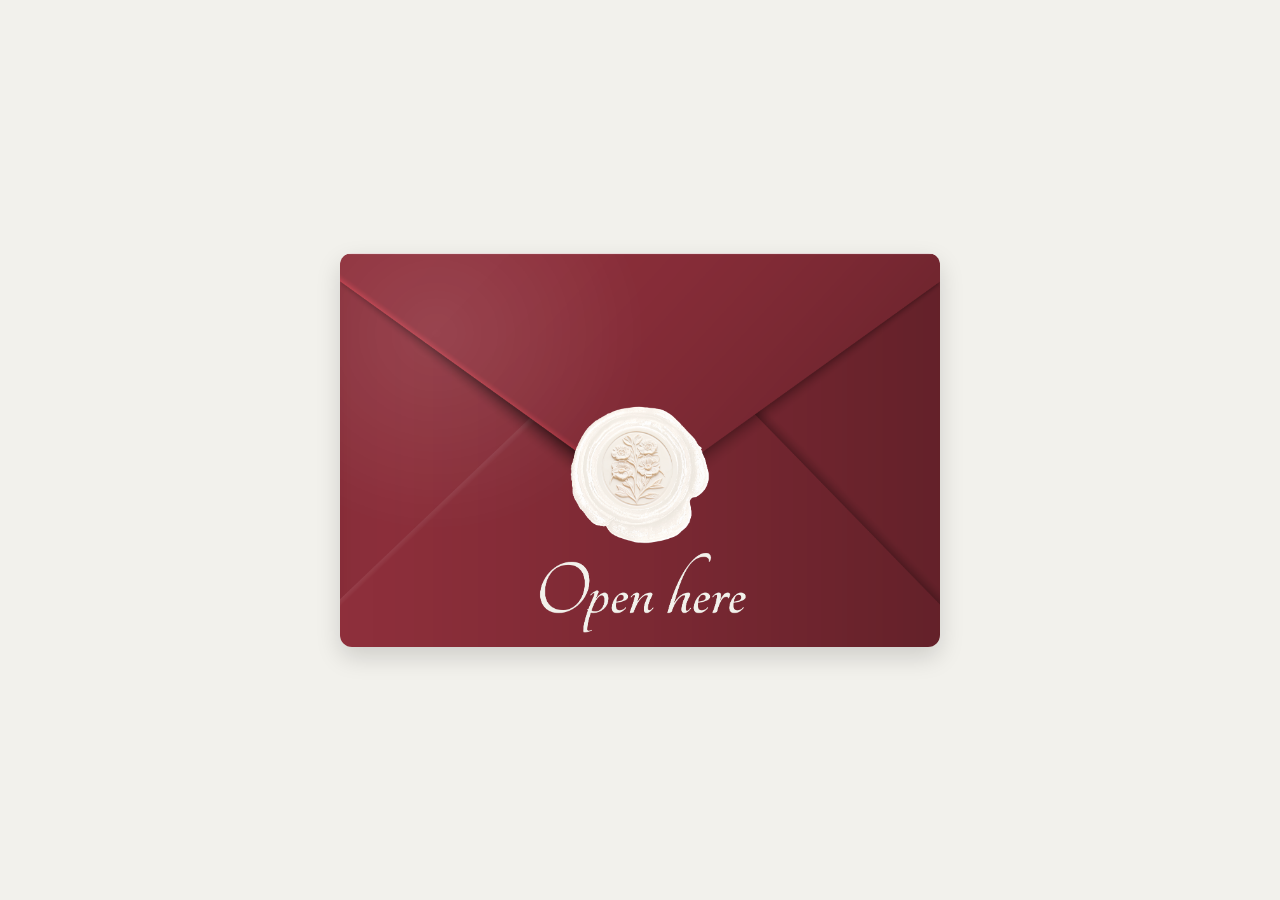
==== commit ad64bfa4: "image v2+envelope" ====
--- a/index.html
+++ b/index.html
@@ -67,7 +67,7 @@
 <body>
 
   <div class="card" id="envelopeCard">
-    <img src="1.jpg" alt="Gesloten envelop" />
+    <img src="/Invitation/2 v2.png" alt="Gesloten envelop" />
   </div>
 
   <script>
